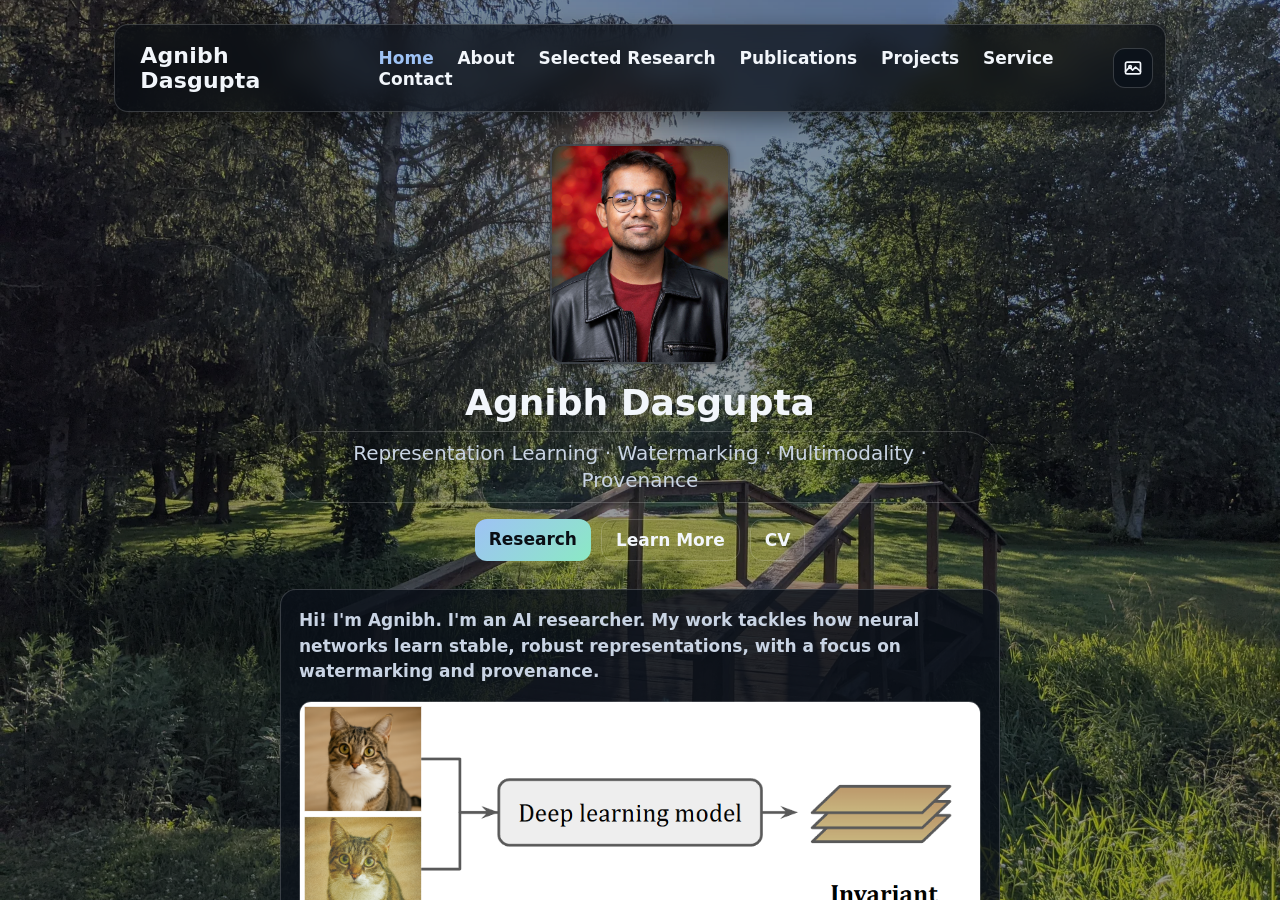
==== index.html @ 83f5db24 "Drop the article before UNO in the postdoc news line." ====
<!DOCTYPE html>
<html lang="en">
<head>
  <meta charset="utf-8" />
  <meta name="viewport" content="width=device-width, initial-scale=1" />
  <title>Agnibh Dasgupta — AI Researcher</title>
  <meta name="description" content="AI researcher focusing on representation learning, robust watermarking, and LLM robustness." />
  <script>(function(){function preferred(){try{var t=localStorage.getItem('theme');if(t==='light'||t==='dark'||t==='wallpaper')return t;}catch(e){}return 'wallpaper';}function apply(theme){if(theme!=='light'&&theme!=='dark'&&theme!=='wallpaper')theme='dark';document.documentElement.setAttribute('data-theme',theme);var b=document.getElementById('theme-toggle');if(b)b.setAttribute('aria-label',theme==='light'?'Switch to wallpaper mode':theme==='wallpaper'?'Switch to dark mode':'Switch to light mode');}window.__applyTheme=apply;window.__toggleTheme=function(){document.documentElement.classList.add('theme-transitions');var cur=document.documentElement.getAttribute('data-theme');var next=cur==='dark'?'light':cur==='light'?'wallpaper':'dark';try{localStorage.setItem('theme',next);}catch(e){}apply(next);};apply(preferred());})();</script>
  <link rel="stylesheet" href="style.css?v=20260806a">
  <link rel="icon" type="image/png" href="/favicon-96x96.png" sizes="96x96" />
  <link rel="icon" type="image/svg+xml" href="/favicon.svg" />
  <link rel="shortcut icon" href="/favicon.ico" />
  <link rel="apple-touch-icon" sizes="180x180" href="/apple-touch-icon.png" />
  <link rel="manifest" href="/site.webmanifest" />
</head>
<body>
  <div class="site-scroll">
  <div class="wrap">
    <header>
      <a class="header-name" href="index.html">Agnibh Dasgupta</a>
      <div class="header-right">
        <button type="button" class="nav-toggle" id="nav-toggle" aria-expanded="false" aria-controls="primary-nav" aria-label="Open menu">
          <svg class="icon-menu" viewBox="0 0 24 24" fill="none" stroke="currentColor" stroke-width="2" stroke-linecap="round" stroke-linejoin="round" aria-hidden="true"><line x1="3" y1="6" x2="21" y2="6"></line><line x1="3" y1="12" x2="21" y2="12"></line><line x1="3" y1="18" x2="21" y2="18"></line></svg>
          <svg class="icon-close" viewBox="0 0 24 24" fill="none" stroke="currentColor" stroke-width="2" stroke-linecap="round" stroke-linejoin="round" aria-hidden="true"><line x1="18" y1="6" x2="6" y2="18"></line><line x1="6" y1="6" x2="18" y2="18"></line></svg>
        </button>
        <nav id="primary-nav" aria-label="Primary">
          <a href="index.html" aria-current="page">Home</a>
          <a href="about.html">About</a>
          <a href="selected-research.html">Selected Research</a>
          <a href="publications.html">Publications</a>
          <a href="projects.html">Projects</a>
          <a href="service.html">Service</a>
          <a href="contact.html">Contact</a>
        </nav>
        <button type="button" class="theme-toggle" id="theme-toggle" onclick="window.__toggleTheme&&window.__toggleTheme()" aria-label="Toggle color theme">
          <svg class="icon-moon" viewBox="0 0 24 24" fill="none" stroke="currentColor" stroke-width="2" stroke-linecap="round" stroke-linejoin="round" aria-hidden="true"><path d="M21 12.79A9 9 0 1 1 11.21 3 7 7 0 0 0 21 12.79z"></path></svg>
          <svg class="icon-sun" viewBox="0 0 24 24" fill="none" stroke="currentColor" stroke-width="2" stroke-linecap="round" stroke-linejoin="round" aria-hidden="true"><circle cx="12" cy="12" r="5"></circle><line x1="12" y1="1" x2="12" y2="3"></line><line x1="12" y1="21" x2="12" y2="23"></line><line x1="4.22" y1="4.22" x2="5.64" y2="5.64"></line><line x1="18.36" y1="18.36" x2="19.78" y2="19.78"></line><line x1="1" y1="12" x2="3" y2="12"></line><line x1="21" y1="12" x2="23" y2="12"></line><line x1="4.22" y1="19.78" x2="5.64" y2="18.36"></line><line x1="18.36" y1="5.64" x2="19.78" y2="4.22"></line></svg>
          <svg class="icon-wallpaper" viewBox="0 0 24 24" fill="none" stroke="currentColor" stroke-width="2" stroke-linecap="round" stroke-linejoin="round" aria-hidden="true"><rect x="3" y="5" width="18" height="14" rx="2"></rect><circle cx="8.5" cy="10.5" r="1.5"></circle><path d="M3 16l5-5 3.5 3.5L15 11l6 5"></path></svg>
        </button>
      </div>
    </header>

    <section class="hero hero--home">
      <div class="hero-centered">
        <img class="headshot" src="assets/headshot.JPG" alt="Agnibh Dasgupta">
        <h1 class="hero-name">Agnibh Dasgupta</h1>
        <span class="tag">Representation Learning · Watermarking · Multimodality · Provenance</span>
        <div class="hero-actions">
          <a class="btn" href="selected-research.html">Research</a>
          <a class="btn btn-outline" href="about.html">Learn More</a>
          <a class="btn btn-outline" href="assets/Agnibh_Dasgupta_CV.pdf" target="_blank" rel="noopener">CV</a>
        </div>
      </div>

      <div class="card">
        <p class="card-lead">Hi! I'm Agnibh. I'm an AI researcher. My work tackles how neural networks learn stable, robust representations, with a focus on watermarking and provenance.</p>
        <figure class="card-figure">
          <img src="assets/ID.PNG" alt="Invariant representation learning overview">
        </figure>
      </div>

      <div class="card news-card">
        <h2 class="news-heading">News</h2>
        <p class="news-status">Open to research and industry ML opportunities for 2027.</p>
        <ul class="news-list">
          <li>
            <span class="news-date">Sept 2026</span>
            <span class="news-body">Started a postdoctoral position at UNO in collaboration with University of Nebraska Medical Center!</span>
          </li>
          <li>
            <span class="news-date">June 2026</span>
            <span class="news-body">Attended <a href="research/tiacam.html">CVPR 2026</a> in Denver, Colorado. Our paper was awarded the Compute Transparency Champion Award!</span>
          </li>
          <li>
            <span class="news-date">May 2026</span>
            <span class="news-body">Graduated with a Ph.D. in Computing and Information Science from the University of Nebraska Omaha! 🎓</span>
          </li>
          <li>
            <span class="news-date">April 2026</span>
            <span class="news-body"><a href="research/tiacam.html">TIACam</a> accepted at CVPR 2026! 🎉</span>
          </li>
        </ul>
      </div>
    </section>

    <div class="wallpaper-controls" hidden aria-label="Wallpaper controls">
      <button type="button" class="wallpaper-control-btn" data-wallpaper-action="prev" aria-label="Previous wallpaper">
        <svg viewBox="0 0 24 24" fill="none" stroke="currentColor" stroke-width="2" stroke-linecap="round" stroke-linejoin="round" aria-hidden="true"><polyline points="15 18 9 12 15 6"></polyline></svg>
      </button>
      <button type="button" class="wallpaper-control-btn" data-wallpaper-action="pause" aria-label="Pause wallpaper slideshow">
        <svg class="icon-pause" viewBox="0 0 24 24" fill="currentColor" aria-hidden="true"><rect x="6" y="5" width="4" height="14" rx="1"></rect><rect x="14" y="5" width="4" height="14" rx="1"></rect></svg>
        <svg class="icon-play" viewBox="0 0 24 24" fill="currentColor" aria-hidden="true"><polygon points="8,5 19,12 8,19"></polygon></svg>
      </button>
      <button type="button" class="wallpaper-control-btn" data-wallpaper-action="next" aria-label="Next wallpaper">
        <svg viewBox="0 0 24 24" fill="none" stroke="currentColor" stroke-width="2" stroke-linecap="round" stroke-linejoin="round" aria-hidden="true"><polyline points="9 18 15 12 9 6"></polyline></svg>
      </button>
    </div>
    <footer>
      <div class="footer-links">
        <a class="footer-btn" href="https://github.com/cent664" target="_blank" rel="noopener" aria-label="GitHub">
          <img src="https://cdn.jsdelivr.net/npm/simple-icons@v10/icons/github.svg" alt="">
        </a>
        <a class="footer-btn" href="https://www.linkedin.com/in/cent664/" target="_blank" rel="noopener" aria-label="LinkedIn">
          <img src="https://cdn.jsdelivr.net/npm/simple-icons@v10/icons/linkedin.svg" alt="">
        </a>
        <a class="footer-btn" href="https://scholar.google.com/citations?user=LlBDprIAAAAJ&amp;hl=en" target="_blank" rel="noopener" aria-label="Google Scholar">
          <img src="https://cdn.jsdelivr.net/npm/simple-icons@v10/icons/googlescholar.svg" alt="">
        </a>
      </div>
      <p class="footer-copy">&copy; <span id="y"></span> Agnibh Dasgupta &middot; Last updated: August 5, 2026</p>
    </footer>
  </div>
  </div>
  <script src="theme.js?v=20260806a"></script>
  <script>document.getElementById('y').textContent = new Date().getFullYear()</script>
</body>
</html>
---- style.css ----
/* ==========================================================================
   Site stylesheet — theme tokens, layout shell, wallpaper stage, page sections.
   Theme is selected via html[data-theme="dark|light|wallpaper"].
   ========================================================================== */

/* === Theme tokens ======================================================== */
/* Default (dark) palette; light/wallpaper override the same variables. */

:root {
  --bg: #0b0f14;
  --fg: #e6eef8;
  --muted: #a8b3c7;
  --card: #121922;
  --accent: #84aef0;
  --accent-2: #8be9c4;
  --border: #1e2835;
  --card-lead: #f8fafc;
  --shadow: rgba(0, 0, 0, 0.35);
  --icon-filter: invert(1);
  --max: 1100px;
  --content-width: 720px;
  color-scheme: dark;
}

html[data-theme="light"] {
  --bg: #f4f6f9;
  --fg: #15202b;
  --muted: #5b6b7c;
  --card: #ffffff;
  --accent: #3b6fbf;
  --accent-2: #2a9d78;
  --border: #d5dde8;
  --card-lead: #15202b;
  --shadow: rgba(15, 30, 50, 0.12);
  --icon-filter: none;
  color-scheme: light;
}

/* Transparent page bg so the fixed wallpaper stage shows through. */
html[data-theme="wallpaper"] {
  --bg: transparent;
  --fg: #f2f6fb;
  --muted: #c9d4e4;
  --card: rgba(12, 18, 26, 0.82);
  --accent: #9ec2f5;
  --accent-2: #8be9c4;
  --border: rgba(255, 255, 255, 0.18);
  --card-lead: #f8fafc;
  --shadow: rgba(0, 0, 0, 0.45);
  --icon-filter: invert(1);
  --chrome: rgba(8, 12, 18, 0.72);
  color-scheme: dark;
}

* { box-sizing: border-box; }

/* === Page chrome / scroll shell ========================================== */
/* html/body do not scroll; .site-scroll does — stops iOS rubber-band from
   dragging position:fixed wallpaper with the page. */

html {
  height: 100%;
  overflow: hidden;
  overscroll-behavior: none;
}

html, body {
  margin: 0;
  padding: 0;
  background: var(--bg);
  color: var(--fg);
  font-family: system-ui, -apple-system, Segoe UI, Roboto, Ubuntu, Cantarell, Noto Sans, Helvetica, Arial, "Apple Color Emoji", "Segoe UI Emoji";
  font-size: 18px;
  overscroll-behavior: none;
}

html[data-theme="wallpaper"] body {
  background-color: #0b0f14;
}

/* === Wallpaper stage ===================================================== */
/* Fixed full-viewport backdrop; two layers crossfade via opacity. */

.wallpaper-stage {
  display: none;
  position: fixed;
  top: 0;
  left: 0;
  right: 0;
  bottom: 0;
  width: 100%;
  height: 100%;
  z-index: 0;
  pointer-events: none;
  overflow: hidden;
  /* Keep the stage in its own compositor layer, detached from page scroll. */
  transform: translate3d(0, 0, 0);
  -webkit-transform: translate3d(0, 0, 0);
  will-change: transform;
  -webkit-backface-visibility: hidden;
  backface-visibility: hidden;
}

.wallpaper-stage.is-active {
  display: block;
}

.wallpaper-layer {
  position: absolute;
  top: 0;
  left: 0;
  width: 100%;
  height: 100%;
  background-color: #0b0f14; /* visible until image paints — keep dark, not empty */
  background-position: center center;
  background-size: cover;
  background-repeat: no-repeat;
  opacity: 0;
  transition: opacity 0.9s ease; /* keep in sync with WALLPAPER_FADE_MS in theme.js */
}

.wallpaper-layer.is-visible {
  opacity: 1;
}

/* Dark wash so text/cards stay readable over bright photos. */
.wallpaper-scrim {
  position: absolute;
  top: 0;
  left: 0;
  width: 100%;
  height: 100%;
  background: rgba(8, 12, 18, 0.42);
}

@media (prefers-reduced-motion: reduce) {
  .wallpaper-layer {
    transition: none;
  }
}

/* Smooth theme swaps after first paint (class added by theme.js). */
@media (prefers-reduced-motion: no-preference) {
  html.theme-transitions,
  html.theme-transitions body {
    transition: background-color 0.45s ease;
  }

  html.theme-transitions body *:not(script):not(style) {
    transition:
      background-color 0.45s ease,
      border-color 0.45s ease,
      box-shadow 0.45s ease;
  }
}

body {
  height: 100%;
  max-height: 100%;
  overflow: hidden;
  display: flex;
  flex-direction: column;
  position: relative;
  z-index: 0;
}

a { color: var(--accent); text-decoration: none; }
a:hover { text-decoration: underline; }

/* Document itself does not scroll (prevents iOS rubber-band from shifting fixed wallpaper). */
.site-scroll {
  flex: 1 1 auto;
  width: 100%;
  height: 100%;
  min-height: 0;
  overflow-x: hidden;
  overflow-y: auto;
  -webkit-overflow-scrolling: touch;
  overscroll-behavior-y: none;
  position: relative;
  z-index: 1;
}

/* Centered content column inside the scroll shell. */
.wrap {
  display: flex;
  flex-direction: column;
  max-width: var(--max);
  margin: 0 auto;
  padding: 24px;
  width: 100%;
  min-height: 100%;
  position: relative;
  z-index: 1;
}

/* === Header / theme toggle / nav ========================================= */

header {
  display: flex;
  gap: 18px;
  align-items: center;
  justify-content: space-between;
  padding: 18px 12px;
  border: 1px solid transparent;
  border-bottom-color: var(--border);
  border-radius: 14px;
  flex-shrink: 0;
  background: transparent;
}

/* Frosted chrome so header/footer stay readable over the wallpaper. */
html[data-theme="wallpaper"] header,
html[data-theme="wallpaper"] footer {
  position: relative;
  z-index: 5;
  background: var(--chrome);
  backdrop-filter: blur(12px);
  -webkit-backdrop-filter: blur(12px);
  border-color: var(--border);
  box-shadow: 0 8px 24px var(--shadow);
}

.header-right {
  display: flex;
  align-items: center;
  gap: 8px;
}

.header-name {
  font-weight: 800;
  letter-spacing: 0.2px;
  font-size: 22px;
  color: var(--fg);
  text-decoration: none;
  padding-left: 0.6em;
}

.header-name:hover {
  text-decoration: none;
  color: var(--accent);
}

.theme-toggle {
  display: inline-flex;
  align-items: center;
  justify-content: center;
  width: 40px;
  height: 40px;
  margin-left: 10px;
  padding: 0;
  border: 1px solid var(--border);
  border-radius: 12px;
  background: var(--card);
  color: var(--fg);
  cursor: pointer;
  flex-shrink: 0;
}

.theme-toggle:hover {
  border-color: var(--accent);
  color: var(--accent);
}

.theme-toggle svg {
  width: 20px;
  height: 20px;
  display: block;
}

/* Show only the icon for the *current* theme. */
.theme-toggle .icon-sun,
.theme-toggle .icon-moon,
.theme-toggle .icon-wallpaper {
  display: none;
}

html[data-theme="dark"] .theme-toggle .icon-moon {
  display: block;
}

html[data-theme="light"] .theme-toggle .icon-sun {
  display: block;
}

html[data-theme="wallpaper"] .theme-toggle .icon-wallpaper {
  display: block;
}

.nav-toggle {
  display: none; /* shown in the mobile breakpoint below */
  align-items: center;
  justify-content: center;
  width: 40px;
  height: 40px;
  padding: 0;
  border: 1px solid var(--border);
  border-radius: 12px;
  background: var(--card);
  color: var(--fg);
  cursor: pointer;
  flex-shrink: 0;
}

.nav-toggle:hover {
  border-color: var(--accent);
  color: var(--accent);
}

.nav-toggle svg {
  width: 20px;
  height: 20px;
  display: block;
}

.nav-toggle .icon-close {
  display: none;
}

nav a {
  margin-left: 18px;
  font-weight: 600;
  font-size: 17px;
  color: var(--fg);
  text-decoration: none;
}

nav a:hover {
  color: var(--accent);
  text-decoration: none;
}

nav a[aria-current="page"] {
  color: var(--accent);
}

/* === Hero / news / cards / about ========================================= */

.headshot {
  width: 180px;
  height: 220px;
  border-radius: 12px;
  object-fit: cover;
  border: 2px solid var(--border);
  background: var(--card);
  box-shadow: 0 0 6px var(--shadow);
  flex-shrink: 0;
}

.hero--home {
  display: flex;
  flex-direction: column;
  align-items: center;
  gap: 28px;
  padding: 32px 0;
  flex: 1;
  width: 100%;
}

.hero-centered {
  display: flex;
  flex-direction: column;
  align-items: center;
  text-align: center;
  max-width: var(--content-width);
  width: 100%;
  margin: 0 auto;
}

.hero-centered .headshot {
  margin-bottom: 8px;
}

.hero-name {
  font-size: clamp(28px, 4vw, 36px);
  font-weight: 800;
  line-height: 1.15;
  margin: 10px 0 8px;
}

.about-heading {
  font-size: 24px;
  font-weight: 700;
  margin: 14px 0 18px;
}

.hero-actions {
  display: flex;
  gap: 10px;
  flex-wrap: wrap;
  justify-content: center;
  margin-top: 16px;
}

.hero--home .card {
  width: 100%;
  max-width: var(--content-width);
  margin: 0 auto;
}

.hero--home .news-card {
  width: 100%;
  max-width: var(--content-width);
  margin: 0 auto;
}

.news-heading {
  font-size: 24px;
  font-weight: 700;
  margin: 0 0 14px;
}

.news-status {
  margin: 0 0 18px;
  padding: 12px 16px;
  border: 1px solid var(--border);
  border-left: 3px solid var(--accent);
  border-radius: 12px;
  background: var(--bg);
  color: var(--fg);
  font-size: 17px;
  line-height: 1.5;
}

.news-list {
  list-style: none;
  margin: 0;
  padding: 0;
}

.news-list li {
  display: flex;
  gap: 16px;
  padding: 14px 0;
  border-bottom: 1px solid var(--border);
  font-size: 17px;
  line-height: 1.6;
  color: var(--muted);
}

.news-list li:last-child {
  border-bottom: none;
  padding-bottom: 0;
}

.news-date {
  flex-shrink: 0;
  min-width: 88px;
  font-weight: 600;
  color: var(--fg);
}

.news-body {
  flex: 1;
  min-width: 0;
}

@media (max-width: 480px) {
  .news-list li {
    flex-direction: column;
    gap: 4px;
  }
}

.tag {
  display: inline-block;
  padding: 8px 14px;
  border: 1px solid var(--border);
  border-radius: 999px;
  color: var(--muted);
  font-size: 20px;
  line-height: 1.35;
}

.cards {
  display: grid;
  grid-template-columns: repeat(auto-fill, minmax(260px, 1fr));
  gap: 16px;
}

.card {
  background: var(--card);
  border: 1px solid var(--border);
  border-radius: 16px;
  padding: 18px;
}

.card h3 { margin: 0 0 6px 0; font-size: 20px; }

.card p { margin: 0; color: var(--muted); font-size: 17px; }

.card-lead {
  font-size: 27px;
  font-weight: 600;
  color: var(--card-lead);
  margin: 0 0 40px;
  line-height: 1.5;
  text-align: left;
}

.card-figure {
  margin: 16px 0 0;
  width: 100%;
}

.card-figure img {
  display: block;
  width: 100%;
  height: auto;
  border-radius: 12px;
  border: 1px solid var(--border);
}

.about-text {
  width: 100%;
  text-align: left;
}

.about-text p {
  margin: 0 0 1.1em;
  line-height: 1.65;
  font-size: 18px;
  color: var(--fg);
}

.about-text p:last-child {
  margin-bottom: 0;
}

.section {
  padding: 28px 0;
  flex: 1;
}

.section h2 {
  font-size: 24px;
  margin: 0 0 14px 0;
}

/* === Contact / publications ============================================== */

.contact-box {
  max-width: 360px;
  margin: 0 auto;
  padding: 24px;
  display: flex;
  flex-direction: column;
  align-items: stretch;
  gap: 18px;
}

.contact-links {
  display: flex;
  flex-direction: column;
  gap: 12px;
  width: 100%;
}

.pub-section {
  margin-bottom: 32px;
}

.pub-section:last-of-type {
  margin-bottom: 0;
}

.pub-section h3 {
  font-size: 22px;
  font-weight: 700;
  margin: 0 0 12px;
  padding-bottom: 8px;
  border-bottom: 1px solid var(--border);
}

.pubs {
  list-style: disc;
  padding-left: 24px;
}

.pubs li {
  margin: 18px 0;
  font-size: 18px;
  line-height: 1.65;
  color: var(--fg);
  overflow-wrap: anywhere;
}

.pubs a {
  overflow-wrap: anywhere;
  word-break: break-word;
}

.pubs li::marker {
  color: var(--muted);
}

.pubs em {
  font-style: italic;
}

.pubs .venue,
.venue { color: var(--muted); font-style: italic; font-size: 17px; }

.grid-2 {
  display: grid;
  grid-template-columns: 1fr 1fr;
  gap: 24px;
}

/* === Wallpaper controls + footer ========================================= */

footer {
  display: flex;
  flex-direction: column;
  align-items: center;
  gap: 16px;
  padding: 28px 12px;
  border: 1px solid transparent;
  border-top-color: var(--border);
  border-radius: 14px;
  margin-top: auto;
  text-align: center;
  flex-shrink: 0;
  background: transparent;
}

/* Prev / pause / next — sits just above the footer in the page markup. */
.wallpaper-controls {
  display: flex;
  justify-content: center;
  align-items: center;
  gap: 10px;
  margin: 8px auto 12px;
  position: relative;
  z-index: 5;
}

.wallpaper-controls[hidden] {
  display: none !important;
}

.wallpaper-controls:not([hidden]) {
  margin-top: auto; /* push to bottom of flex column when visible */
}

.wallpaper-controls:not([hidden]) + footer {
  margin-top: 0;
}

.wallpaper-control-btn {
  display: inline-flex;
  align-items: center;
  justify-content: center;
  width: 40px;
  height: 40px;
  padding: 0;
  border: 1px solid var(--border);
  border-radius: 12px;
  background: var(--card);
  color: var(--fg);
  cursor: pointer;
}

.wallpaper-control-btn:hover {
  border-color: var(--accent);
  color: var(--accent);
}

.wallpaper-control-btn svg {
  width: 18px;
  height: 18px;
  display: block;
}

.wallpaper-control-btn .icon-play {
  display: none;
}

.wallpaper-control-btn.is-paused .icon-pause {
  display: none;
}

.wallpaper-control-btn.is-paused .icon-play {
  display: block;
}

html[data-theme="wallpaper"] .wallpaper-control-btn {
  background: var(--chrome);
  backdrop-filter: blur(12px);
  -webkit-backdrop-filter: blur(12px);
}

.footer-links {
  display: flex;
  gap: 12px;
  flex-wrap: wrap;
  justify-content: center;
}

.footer-btn {
  display: inline-flex;
  align-items: center;
  justify-content: center;
  width: 44px;
  height: 44px;
  padding: 0;
  border: 1px solid var(--border);
  border-radius: 12px;
  background: var(--card);
  text-decoration: none;
}

.footer-btn img {
  width: 22px;
  height: 22px;
  filter: var(--icon-filter);
  transition: transform 0.2s ease;
}

.footer-btn:hover {
  border-color: var(--accent);
  text-decoration: none;
}

.footer-btn:hover img {
  transform: scale(1.08);
}

.footer-copy {
  margin: 0;
  font-size: 16px;
  color: var(--muted);
}

/* === Buttons / utilities ================================================= */

.btn {
  display: inline-block;
  background: linear-gradient(135deg, var(--accent), var(--accent-2));
  color: #0a0e14;
  font-weight: 700;
  font-size: 17px;
  padding: 10px 14px;
  border-radius: 12px;
  text-decoration: none;
}

.btn:hover {
  text-decoration: none;
  opacity: 0.92;
}

.btn-outline {
  background: transparent;
  border: 1px solid var(--border);
  color: var(--fg);
}

.mono {
  font-family: ui-monospace, SFMono-Regular, Menlo, Consolas, "Liberation Mono", monospace;
  font-size: 15px;
  color: var(--muted);
}

ul { padding-left: 20px; }

.contact-links {
  display: flex;
  flex-direction: column;
  gap: 12px;
  width: 100%;
}

/* Contact page action cards (email copies; LinkedIn/Scholar open links). */
.contact-card {
  display: flex;
  flex-direction: row;
  align-items: center;
  justify-content: center;
  gap: 10px;
  min-height: 0;
  padding: 12px 16px;
  border: 2px solid var(--border);
  border-radius: 12px;
  color: var(--fg);
  text-decoration: none;
  transition: transform 0.2s ease, box-shadow 0.2s ease;
}

.contact-card:hover {
  transform: translateY(-2px);
  text-decoration: none;
  color: var(--fg);
  box-shadow: 0 6px 18px var(--shadow);
}

.contact-card--email {
  background: rgba(234, 67, 53, 0.14);
  border-color: #ea4335;
  cursor: pointer;
}

.contact-card--email:hover {
  background: rgba(234, 67, 53, 0.24);
  border-color: #ff6b5e;
  transform: translateY(-2px);
  box-shadow: 0 6px 18px var(--shadow);
}

.site-toast {
  position: fixed;
  left: 50%;
  bottom: 28px;
  z-index: 1000;
  transform: translateX(-50%) translateY(12px);
  padding: 10px 16px;
  border-radius: 10px;
  border: 1px solid var(--border);
  background: var(--card);
  color: var(--fg);
  font-size: 14px;
  font-weight: 600;
  box-shadow: 0 8px 24px var(--shadow);
  opacity: 0;
  pointer-events: none;
  transition: opacity 0.2s ease, transform 0.2s ease;
}

.site-toast.is-visible {
  opacity: 1;
  transform: translateX(-50%) translateY(0);
}

.contact-card--linkedin {
  background: rgba(10, 102, 194, 0.16);
  border-color: #0a66c2;
}

.contact-card--linkedin:hover {
  background: rgba(10, 102, 194, 0.26);
  border-color: #378fe9;
}

.contact-card--scholar {
  background: rgba(196, 181, 253, 0.16);
  border-color: #c4b5fd;
}

.contact-card--scholar:hover {
  background: rgba(196, 181, 253, 0.28);
  border-color: #ddd6fe;
}

.contact-card img {
  width: 22px;
  height: 22px;
  filter: var(--icon-filter);
  transition: transform 0.2s ease;
}

.contact-card:hover img {
  transform: scale(1.08);
}

.contact-card span {
  font-weight: 600;
  font-size: 15px;
}

/* === Responsive / mobile nav ============================================= */
/* Narrow screens and coarse pointers: hamburger + dropdown nav. */

@media (max-width: 860px), (hover: none) and (pointer: coarse) {
  header {
    position: sticky;
    top: 0;
    z-index: 200;
    background: var(--bg);
    flex-wrap: nowrap;
    align-items: center;
  }

  html[data-theme="wallpaper"] header {
    background: var(--chrome);
  }

  .header-right {
    position: relative;
    width: auto;
    flex-wrap: nowrap;
    gap: 8px;
  }

  .nav-toggle {
    display: inline-flex;
  }

  .theme-toggle {
    margin-left: 0;
  }

  nav {
    display: none;
    position: absolute;
    top: calc(100% + 10px);
    right: 0;
    z-index: 201;
    min-width: 220px;
    padding: 8px;
    background: var(--card);
    border: 1px solid var(--border);
    border-radius: 12px;
    box-shadow: 0 8px 24px var(--shadow);
    flex-direction: column;
    align-items: stretch;
  }

  header.nav-open nav {
    display: flex;
  }

  nav a {
    margin-left: 0;
    padding: 10px 14px;
    border-radius: 8px;
  }

  nav a:hover {
    background: var(--bg);
  }

  header.nav-open .nav-toggle .icon-menu {
    display: none;
  }

  header.nav-open .nav-toggle .icon-close {
    display: block;
  }
}

/* === Research tiles / paper detail / projects ============================ */

.research-list {
  display: flex;
  flex-direction: column;
  gap: 24px;
}

.research-tile {
  display: flex;
  gap: 20px;
  align-items: flex-start;
  transition: border-color 0.2s ease;
}

.research-tile:hover {
  border-color: rgba(132, 174, 240, 0.35);
}

.research-tile-thumb {
  flex-shrink: 0;
  width: 200px;
  display: block;
  text-decoration: none;
}

.research-tile-thumb img {
  width: 100%;
  height: auto;
  border-radius: 12px;
  border: 1px solid var(--border);
  display: block;
  transition: opacity 0.2s ease;
}

.research-tile-thumb:hover img {
  opacity: 0.88;
}

.research-tile-body {
  flex: 1;
  min-width: 0;
}

.research-tile-body h3 {
  margin: 0 0 8px;
  font-size: 20px;
  line-height: 1.3;
}

.research-tile-body h3 a {
  color: var(--fg);
  text-decoration: none;
}

.research-tile-body h3 a:hover {
  color: var(--accent);
  text-decoration: none;
}

.research-tile-abstract {
  color: var(--muted);
  font-size: 17px;
  line-height: 1.6;
  margin: 8px 0 12px;
}

.research-tile-links {
  margin: 0;
  font-size: 17px;
}

.back-link {
  display: inline-block;
  margin-bottom: 20px;
  color: var(--muted);
  font-size: 16px;
  text-decoration: none;
}

.back-link:hover {
  color: var(--accent);
  text-decoration: none;
}

.paper-detail-title {
  font-size: clamp(24px, 3vw, 32px);
  line-height: 1.2;
  margin: 0 0 16px;
}

.paper-meta {
  margin: 0 0 8px;
  font-size: 17px;
  color: var(--fg);
}

.paper-meta-label {
  font-weight: 600;
  color: var(--muted);
}

.paper-detail-figure {
  margin: 24px 0;
}

.paper-detail-figure img {
  width: 100%;
  height: auto;
  border-radius: 12px;
  border: 1px solid var(--border);
}

.paper-detail-actions {
  display: flex;
  flex-wrap: wrap;
  gap: 10px;
  margin: 0 0 28px;
}

.paper-detail-heading {
  font-size: 22px;
  margin: 0 0 12px;
}

.paper-detail-abstract p {
  margin: 0;
  line-height: 1.65;
  font-size: 18px;
  color: var(--fg);
}

@media (max-width: 720px) {
  .research-tile {
    flex-direction: column;
  }

  .research-tile-thumb {
    width: 100%;
    max-width: 280px;
  }
}

.section-intro {
  margin: 0 0 24px;
  color: var(--muted);
  font-size: 17px;
}

.project-list {
  display: flex;
  flex-direction: column;
  gap: 28px;
}

.project-showcase {
  display: flex;
  flex-direction: column;
  gap: 18px;
  padding: 0;
  overflow: hidden;
  transition: border-color 0.2s ease, box-shadow 0.2s ease;
}

.project-showcase:hover {
  border-color: rgba(132, 174, 240, 0.35);
  box-shadow: 0 8px 28px var(--shadow);
}

.project-showcase-image {
  display: block;
  text-decoration: none;
}

.project-showcase-image img {
  display: block;
  width: 100%;
  aspect-ratio: 16 / 9;
  object-fit: cover;
  object-position: top center;
  border-bottom: 1px solid var(--border);
  transition: opacity 0.2s ease;
}

.project-showcase-image:hover img {
  opacity: 0.92;
}

.project-showcase-body {
  padding: 0 18px 18px;
}

.project-showcase-body h3 {
  margin: 0 0 10px;
  font-size: 22px;
  line-height: 1.3;
}

.project-showcase-body h3 a {
  color: var(--fg);
  text-decoration: none;
}

.project-showcase-body h3 a:hover {
  color: var(--accent);
  text-decoration: none;
}

.project-showcase-blurb {
  margin: 0 0 12px;
  color: var(--muted);
  font-size: 17px;
  line-height: 1.6;
}

.project-showcase-links {
  margin: 0;
  font-size: 17px;
}
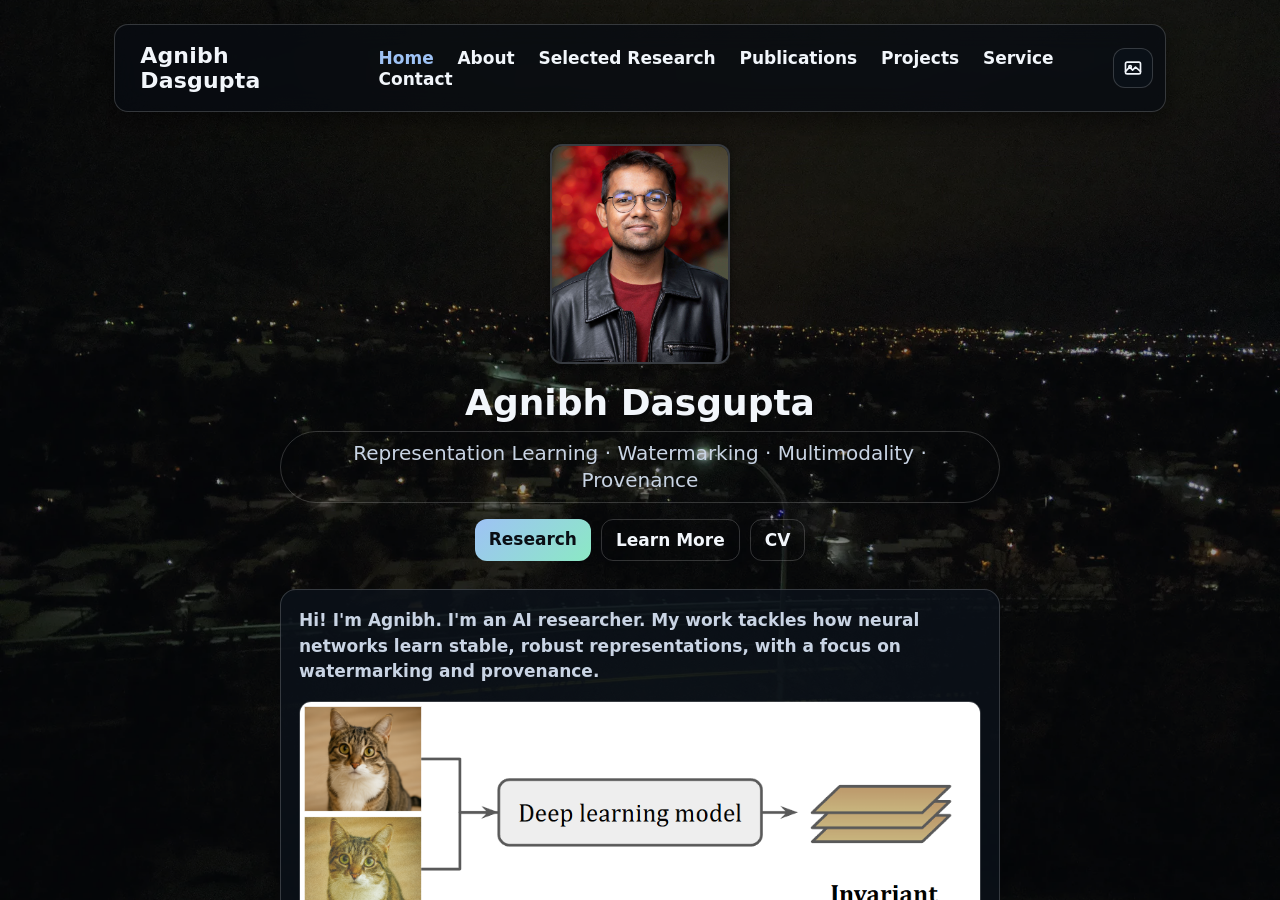
==== commit 09f21a21: "Add LLMID as a NeurIPS 2026 paper and refresh the footer date. Update publications, selected researc" ====
--- a/index.html
+++ b/index.html
@@ -65,6 +65,10 @@
         <ul class="news-list">
           <li>
             <span class="news-date">Sept 2026</span>
+            <span class="news-body"><a href="research/llmid.html">LLMID</a> accepted at NeurIPS 2026! Keep an eye out for the location.</span>
+          </li>
+          <li>
+            <span class="news-date">Sept 2026</span>
             <span class="news-body">Started a postdoctoral position at UNO in collaboration with University of Nebraska Medical Center!</span>
           </li>
           <li>
@@ -107,7 +111,7 @@
           <img src="https://cdn.jsdelivr.net/npm/simple-icons@v10/icons/googlescholar.svg" alt="">
         </a>
       </div>
-      <p class="footer-copy">&copy; <span id="y"></span> Agnibh Dasgupta &middot; Last updated: August 5, 2026</p>
+      <p class="footer-copy">&copy; <span id="y"></span> Agnibh Dasgupta &middot; Last updated: September 25th, 2026</p>
     </footer>
   </div>
   </div>
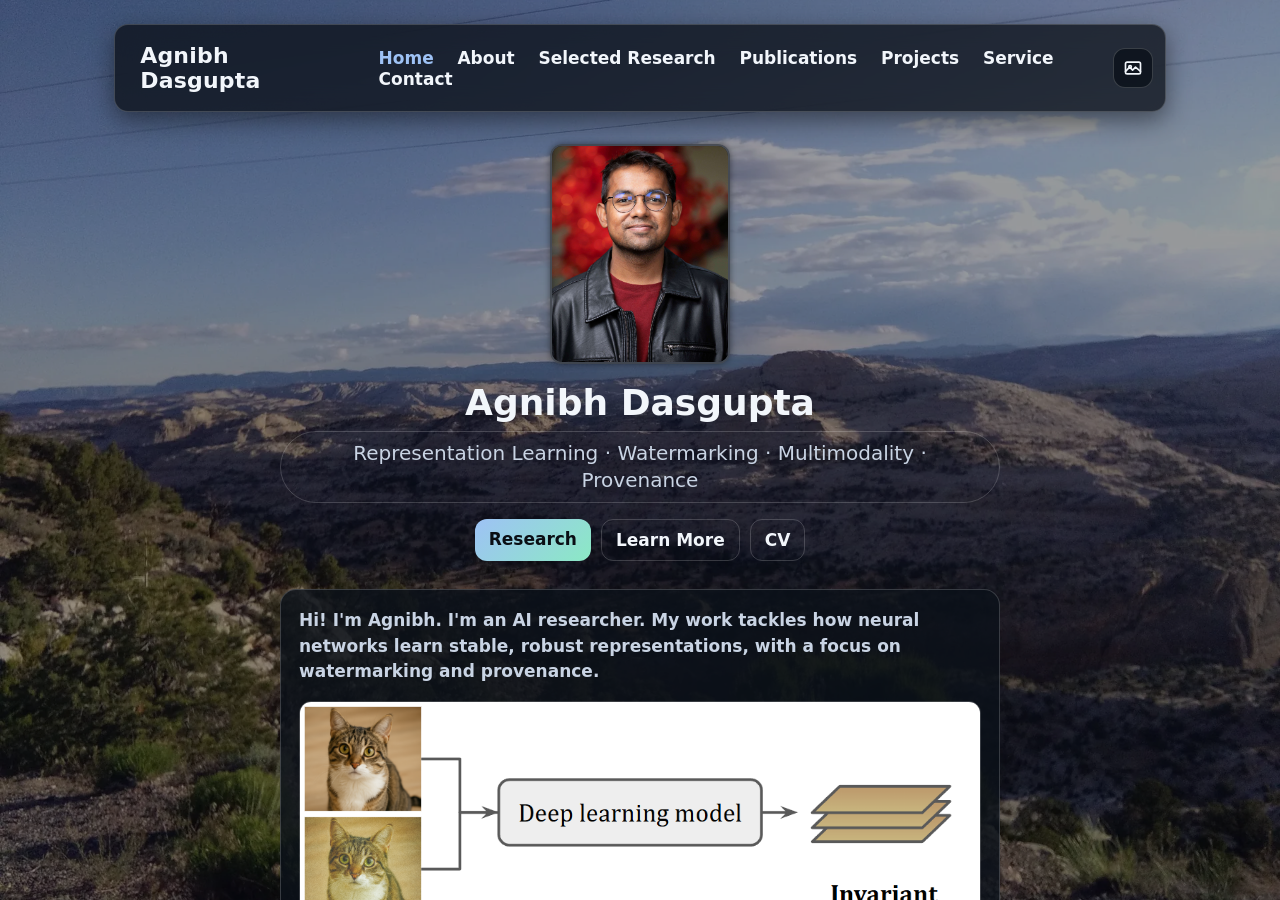
==== commit 7a8e213e: "Note NeurIPS 2026 attendance in Atlanta and refresh the footer date. Update the homepage news line a" ====
--- a/index.html
+++ b/index.html
@@ -65,7 +65,7 @@
         <ul class="news-list">
           <li>
             <span class="news-date">Sept 2026</span>
-            <span class="news-body"><a href="research/llmid.html">LLMID</a> accepted at NeurIPS 2026! Keep an eye out for the location.</span>
+            <span class="news-body"><a href="research/llmid.html">LLMID</a> accepted at NeurIPS 2026! I'll be attending in Atlanta, Georgia.</span>
           </li>
           <li>
             <span class="news-date">Sept 2026</span>
@@ -111,7 +111,7 @@
           <img src="https://cdn.jsdelivr.net/npm/simple-icons@v10/icons/googlescholar.svg" alt="">
         </a>
       </div>
-      <p class="footer-copy">&copy; <span id="y"></span> Agnibh Dasgupta &middot; Last updated: September 25th, 2026</p>
+      <p class="footer-copy">&copy; <span id="y"></span> Agnibh Dasgupta &middot; Last updated: October 13th, 2026</p>
     </footer>
   </div>
   </div>
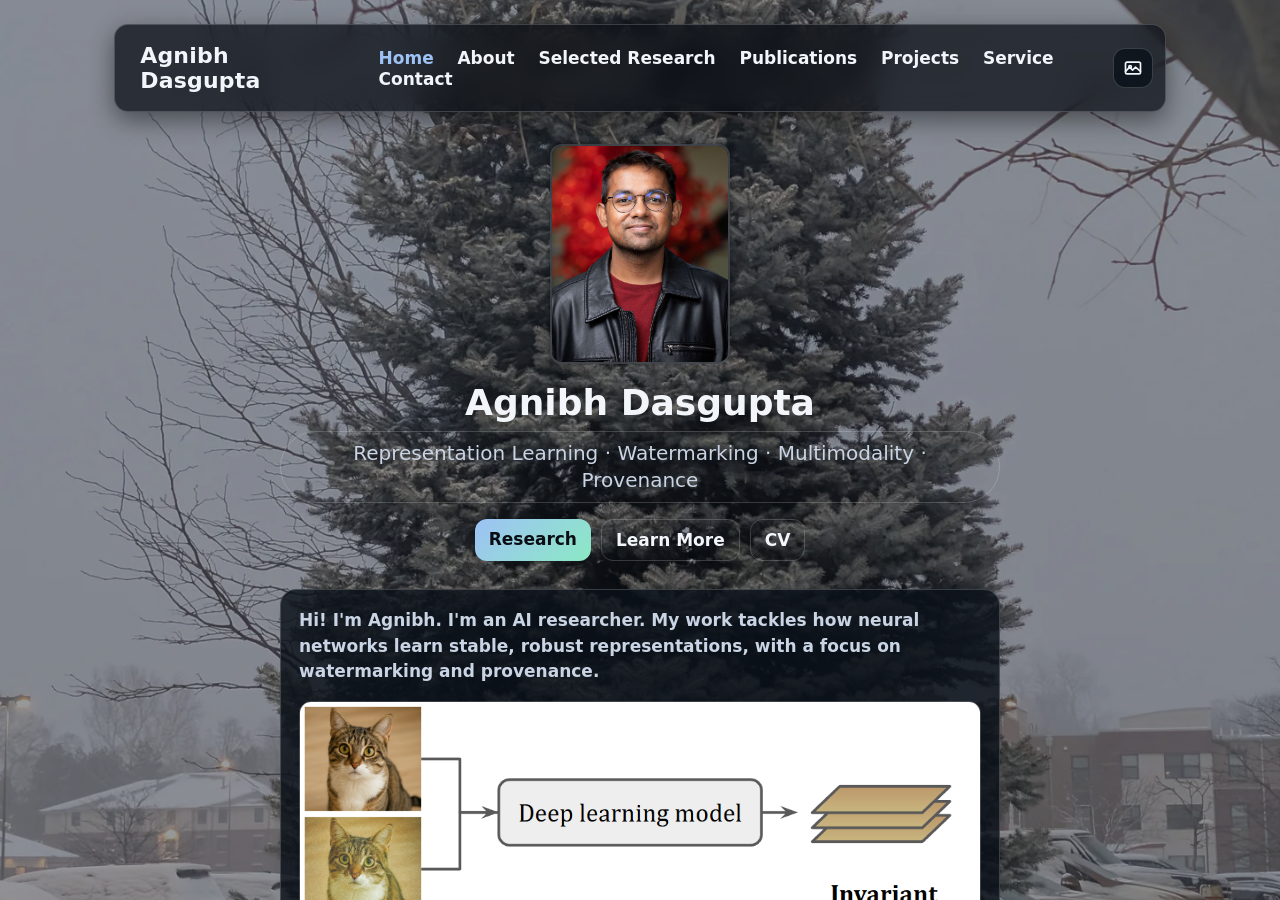
==== commit d5c9268e: "Shorten CVPR and NeurIPS news locations. Drop Denver from the Colorado line and invite visitors to s" ====
--- a/index.html
+++ b/index.html
@@ -65,7 +65,7 @@
         <ul class="news-list">
           <li>
             <span class="news-date">Sept 2026</span>
-            <span class="news-body"><a href="research/llmid.html">LLMID</a> accepted at NeurIPS 2026! I'll be attending in Atlanta, Georgia.</span>
+            <span class="news-body"><a href="research/llmid.html">LLMID</a> accepted at NeurIPS 2026! Come say hi in Atlanta! :D</span>
           </li>
           <li>
             <span class="news-date">Sept 2026</span>
@@ -73,7 +73,7 @@
           </li>
           <li>
             <span class="news-date">June 2026</span>
-            <span class="news-body">Attended <a href="research/tiacam.html">CVPR 2026</a> in Denver, Colorado. Our paper was awarded the Compute Transparency Champion Award!</span>
+            <span class="news-body">Attended <a href="research/tiacam.html">CVPR 2026</a> in Colorado. Our paper was awarded the Compute Transparency Champion Award!</span>
           </li>
           <li>
             <span class="news-date">May 2026</span>
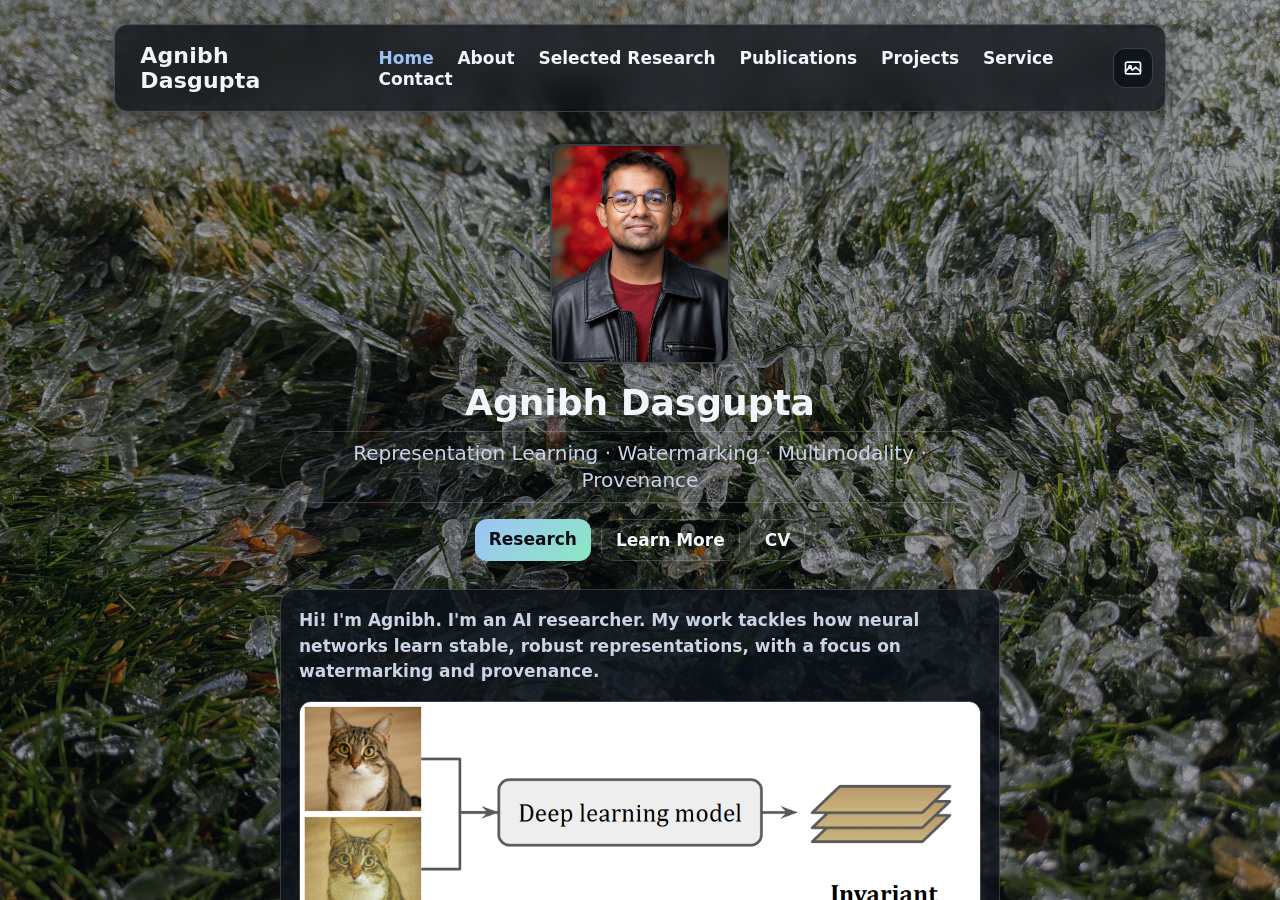
==== commit 3cccc943: "Name Denver instead of Colorado in the CVPR news line." ====
--- a/index.html
+++ b/index.html
@@ -73,7 +73,7 @@
           </li>
           <li>
             <span class="news-date">June 2026</span>
-            <span class="news-body">Attended <a href="research/tiacam.html">CVPR 2026</a> in Colorado. Our paper was awarded the Compute Transparency Champion Award!</span>
+            <span class="news-body">Attended <a href="research/tiacam.html">CVPR 2026</a> in Denver. Our paper was awarded the Compute Transparency Champion Award!</span>
           </li>
           <li>
             <span class="news-date">May 2026</span>
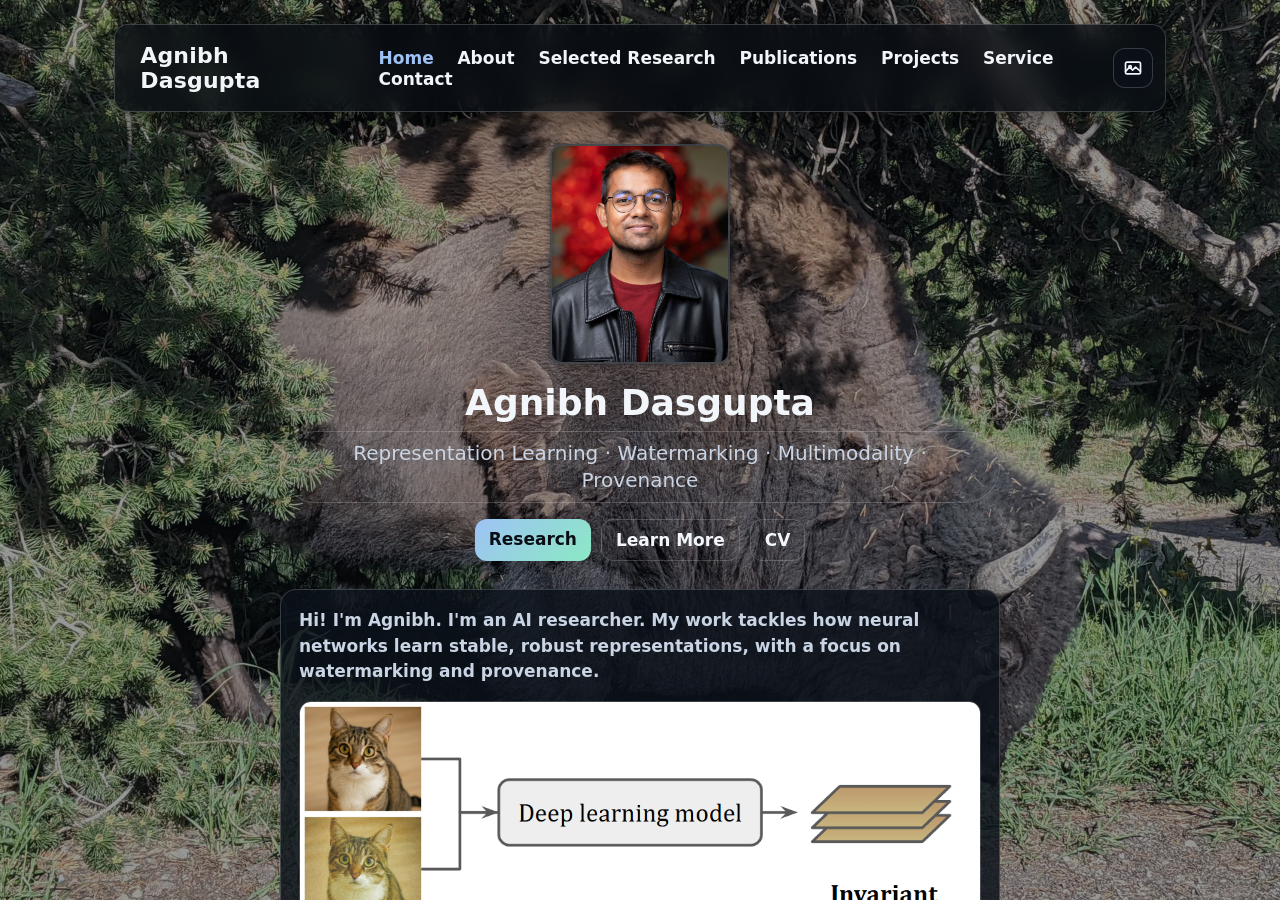
==== commit 01f0a6a5: "Add subtle hover labels for footer icons and the theme button. Use translucent speech bubbles so Git" ====
--- a/index.html
+++ b/index.html
@@ -6,7 +6,7 @@
   <title>Agnibh Dasgupta — AI Researcher</title>
   <meta name="description" content="AI researcher focusing on representation learning, robust watermarking, and LLM robustness." />
   <script>(function(){function preferred(){try{var t=localStorage.getItem('theme');if(t==='light'||t==='dark'||t==='wallpaper')return t;}catch(e){}return 'wallpaper';}function apply(theme){if(theme!=='light'&&theme!=='dark'&&theme!=='wallpaper')theme='dark';document.documentElement.setAttribute('data-theme',theme);var b=document.getElementById('theme-toggle');if(b)b.setAttribute('aria-label',theme==='light'?'Switch to wallpaper mode':theme==='wallpaper'?'Switch to dark mode':'Switch to light mode');}window.__applyTheme=apply;window.__toggleTheme=function(){document.documentElement.classList.add('theme-transitions');var cur=document.documentElement.getAttribute('data-theme');var next=cur==='dark'?'light':cur==='light'?'wallpaper':'dark';try{localStorage.setItem('theme',next);}catch(e){}apply(next);};apply(preferred());})();</script>
-  <link rel="stylesheet" href="style.css?v=20260806a">
+  <link rel="stylesheet" href="style.css?v=20261013a">
   <link rel="icon" type="image/png" href="/favicon-96x96.png" sizes="96x96" />
   <link rel="icon" type="image/svg+xml" href="/favicon.svg" />
   <link rel="shortcut icon" href="/favicon.ico" />
--- a/style.css
+++ b/style.css
@@ -726,6 +726,112 @@
   transform: scale(1.08);
 }
 
+.footer-btn,
+.theme-toggle {
+  position: relative;
+}
+
+.footer-btn::before,
+.theme-toggle::before,
+.footer-btn::after,
+.theme-toggle::after {
+  position: absolute;
+  left: 50%;
+  pointer-events: none;
+  opacity: 0;
+  z-index: 30;
+  transition: opacity 0.15s ease, transform 0.15s ease;
+}
+
+.footer-btn::after,
+.theme-toggle::after {
+  content: attr(aria-label);
+  transform: translateX(-50%) translateY(4px);
+  padding: 5px 10px;
+  border-radius: 8px;
+  border: 1px solid rgba(255, 255, 255, 0.14);
+  background: rgba(18, 25, 34, 0.62);
+  color: #e6eef8;
+  backdrop-filter: blur(10px);
+  -webkit-backdrop-filter: blur(10px);
+  font-size: 13px;
+  font-weight: 500;
+  line-height: 1.2;
+  white-space: nowrap;
+}
+
+html[data-theme="light"] .footer-btn::after,
+html[data-theme="light"] .theme-toggle::after {
+  border-color: rgba(21, 32, 43, 0.12);
+  background: rgba(255, 255, 255, 0.62);
+  color: #15202b;
+}
+
+html[data-theme="wallpaper"] .footer-btn::after,
+html[data-theme="wallpaper"] .theme-toggle::after {
+  border-color: rgba(255, 255, 255, 0.18);
+  background: rgba(8, 12, 18, 0.48);
+  color: #f2f6fb;
+}
+
+.theme-toggle::after {
+  content: "Theme";
+  top: calc(100% + 10px);
+}
+
+.footer-btn::after {
+  bottom: calc(100% + 10px);
+}
+
+.footer-btn::before,
+.theme-toggle::before {
+  content: "";
+  width: 0;
+  height: 0;
+  transform: translateX(-50%);
+  border: 5px solid transparent;
+}
+
+.footer-btn::before {
+  bottom: calc(100% + 5px);
+  border-top-color: rgba(18, 25, 34, 0.62);
+  border-bottom: 0;
+}
+
+.theme-toggle::before {
+  top: calc(100% + 5px);
+  border-bottom-color: rgba(18, 25, 34, 0.62);
+  border-top: 0;
+}
+
+html[data-theme="light"] .footer-btn::before {
+  border-top-color: rgba(255, 255, 255, 0.62);
+}
+
+html[data-theme="light"] .theme-toggle::before {
+  border-bottom-color: rgba(255, 255, 255, 0.62);
+}
+
+html[data-theme="wallpaper"] .footer-btn::before {
+  border-top-color: rgba(8, 12, 18, 0.48);
+}
+
+html[data-theme="wallpaper"] .theme-toggle::before {
+  border-bottom-color: rgba(8, 12, 18, 0.48);
+}
+
+.footer-btn:hover::before,
+.footer-btn:focus-visible::before,
+.theme-toggle:hover::before,
+.theme-toggle:focus-visible::before,
+.footer-btn:hover::after,
+.footer-btn:focus-visible::after,
+.theme-toggle:hover::after,
+.theme-toggle:focus-visible::after {
+  opacity: 1;
+  transform: translateX(-50%);
+}
+
 .footer-copy {
   margin: 0;
   font-size: 16px;
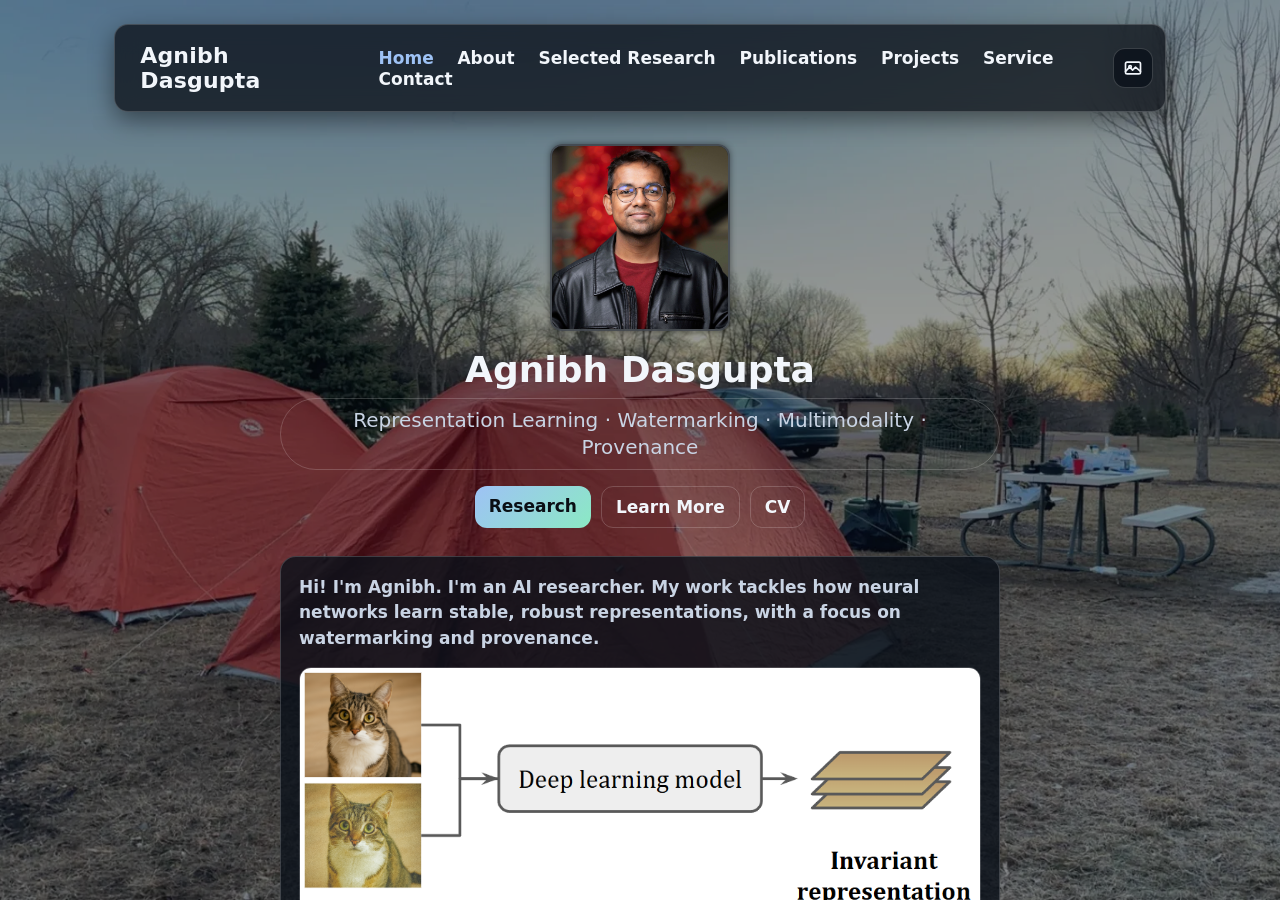
==== commit d25a02a2: "Replace the headshot with a near-square photo and drop the portrait crop." ====
--- a/index.html
+++ b/index.html
@@ -6,7 +6,7 @@
   <title>Agnibh Dasgupta — AI Researcher</title>
   <meta name="description" content="AI researcher focusing on representation learning, robust watermarking, and LLM robustness." />
   <script>(function(){function preferred(){try{var t=localStorage.getItem('theme');if(t==='light'||t==='dark'||t==='wallpaper')return t;}catch(e){}return 'wallpaper';}function apply(theme){if(theme!=='light'&&theme!=='dark'&&theme!=='wallpaper')theme='dark';document.documentElement.setAttribute('data-theme',theme);var b=document.getElementById('theme-toggle');if(b)b.setAttribute('aria-label',theme==='light'?'Switch to wallpaper mode':theme==='wallpaper'?'Switch to dark mode':'Switch to light mode');}window.__applyTheme=apply;window.__toggleTheme=function(){document.documentElement.classList.add('theme-transitions');var cur=document.documentElement.getAttribute('data-theme');var next=cur==='dark'?'light':cur==='light'?'wallpaper':'dark';try{localStorage.setItem('theme',next);}catch(e){}apply(next);};apply(preferred());})();</script>
-  <link rel="stylesheet" href="style.css?v=20261013a">
+  <link rel="stylesheet" href="style.css?v=20261113a">
   <link rel="icon" type="image/png" href="/favicon-96x96.png" sizes="96x96" />
   <link rel="icon" type="image/svg+xml" href="/favicon.svg" />
   <link rel="shortcut icon" href="/favicon.ico" />
@@ -42,7 +42,7 @@
 
     <section class="hero hero--home">
       <div class="hero-centered">
-        <img class="headshot" src="assets/headshot.JPG" alt="Agnibh Dasgupta">
+        <img class="headshot" src="assets/headshot_small.JPG" alt="Agnibh Dasgupta">
         <h1 class="hero-name">Agnibh Dasgupta</h1>
         <span class="tag">Representation Learning · Watermarking · Multimodality · Provenance</span>
         <div class="hero-actions">
@@ -111,7 +111,7 @@
           <img src="https://cdn.jsdelivr.net/npm/simple-icons@v10/icons/googlescholar.svg" alt="">
         </a>
       </div>
-      <p class="footer-copy">&copy; <span id="y"></span> Agnibh Dasgupta &middot; Last updated: October 13th, 2026</p>
+      <p class="footer-copy">&copy; <span id="y"></span> Agnibh Dasgupta &middot; Last updated: November 13th, 2026</p>
     </footer>
   </div>
   </div>
--- a/style.css
+++ b/style.css
@@ -338,9 +338,9 @@
 
 .headshot {
   width: 180px;
-  height: 220px;
+  height: auto;
   border-radius: 12px;
-  object-fit: cover;
+  display: block;
   border: 2px solid var(--border);
   background: var(--card);
   box-shadow: 0 0 6px var(--shadow);
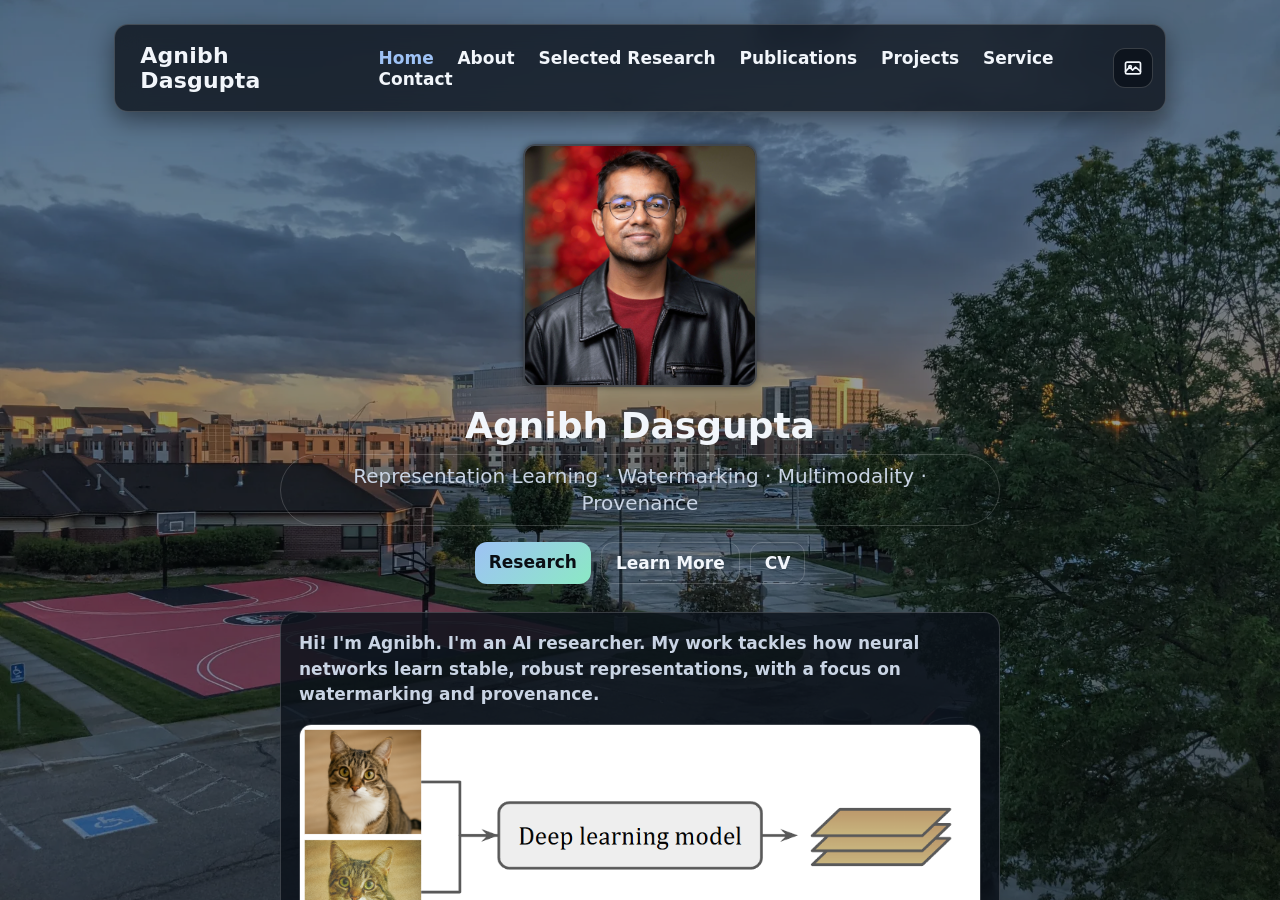
==== commit 55fccaf8: "Make the headshot about 30% larger while keeping its aspect ratio." ====
--- a/index.html
+++ b/index.html
@@ -6,7 +6,7 @@
   <title>Agnibh Dasgupta — AI Researcher</title>
   <meta name="description" content="AI researcher focusing on representation learning, robust watermarking, and LLM robustness." />
   <script>(function(){function preferred(){try{var t=localStorage.getItem('theme');if(t==='light'||t==='dark'||t==='wallpaper')return t;}catch(e){}return 'wallpaper';}function apply(theme){if(theme!=='light'&&theme!=='dark'&&theme!=='wallpaper')theme='dark';document.documentElement.setAttribute('data-theme',theme);var b=document.getElementById('theme-toggle');if(b)b.setAttribute('aria-label',theme==='light'?'Switch to wallpaper mode':theme==='wallpaper'?'Switch to dark mode':'Switch to light mode');}window.__applyTheme=apply;window.__toggleTheme=function(){document.documentElement.classList.add('theme-transitions');var cur=document.documentElement.getAttribute('data-theme');var next=cur==='dark'?'light':cur==='light'?'wallpaper':'dark';try{localStorage.setItem('theme',next);}catch(e){}apply(next);};apply(preferred());})();</script>
-  <link rel="stylesheet" href="style.css?v=20261113a">
+  <link rel="stylesheet" href="style.css?v=20261113b">
   <link rel="icon" type="image/png" href="/favicon-96x96.png" sizes="96x96" />
   <link rel="icon" type="image/svg+xml" href="/favicon.svg" />
   <link rel="shortcut icon" href="/favicon.ico" />
--- a/style.css
+++ b/style.css
@@ -337,7 +337,7 @@
 /* === Hero / news / cards / about ========================================= */
 
 .headshot {
-  width: 180px;
+  width: 234px;
   height: auto;
   border-radius: 12px;
   display: block;
